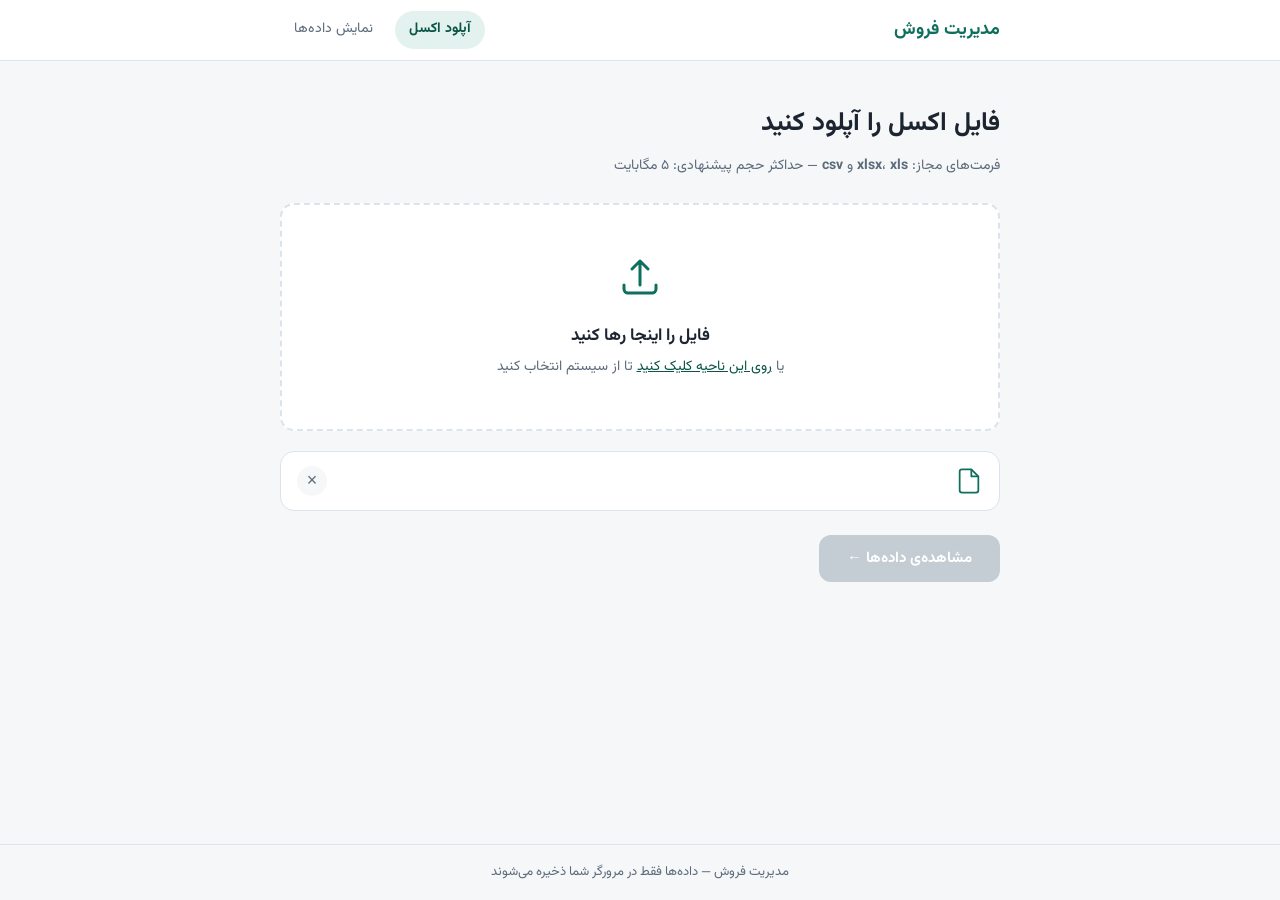
==== index.html @ a5cd2b50 "افزودن PWA: کارکرد کامل آفلاین با Service Worker" ====
<!DOCTYPE html>
<html lang="fa" dir="rtl">
<head>
  <meta charset="UTF-8">
  <meta name="viewport" content="width=device-width, initial-scale=1.0">
  <title>آپلود فایل اکسل | مدیریت فروش</title>
  <link rel="manifest" href="manifest.json">
  <link rel="icon" href="icon.svg" type="image/svg+xml">
  <link rel="stylesheet" href="style.css">
</head>
<body>
  <header class="site-header">
    <div class="container header-inner">
      <a href="index.html" class="brand">مدیریت فروش</a>
      <nav class="nav">
        <a href="index.html" class="active">آپلود اکسل</a>
        <a href="view.html">نمایش داده‌ها</a>
      </nav>
    </div>
  </header>

  <main class="container">
    <section class="upload-section">
      <h1>فایل اکسل را آپلود کنید</h1>
      <p class="hint">فرمت‌های مجاز: <strong>xlsx</strong>، <strong>xls</strong> و <strong>csv</strong> — حداکثر حجم پیشنهادی: ۵ مگابایت</p>

      <div class="dropzone" id="dropzone" role="button" tabindex="0" aria-label="انتخاب فایل اکسل">
        <input type="file" id="file-input" accept=".xlsx,.xls,.csv" hidden>
        <svg class="dz-icon" viewBox="0 0 24 24" fill="none" stroke="currentColor" stroke-width="1.5" aria-hidden="true">
          <path d="M12 16V4m0 0L8 8m4-4l4 4" stroke-linecap="round" stroke-linejoin="round"/>
          <path d="M4 16v2a2 2 0 0 0 2 2h12a2 2 0 0 0 2-2v-2" stroke-linecap="round" stroke-linejoin="round"/>
        </svg>
        <p class="dz-title">فایل را اینجا رها کنید</p>
        <p class="dz-sub">یا <span class="link">روی این ناحیه کلیک کنید</span> تا از سیستم انتخاب کنید</p>
      </div>

      <div class="file-chip" id="file-chip" hidden>
        <svg viewBox="0 0 24 24" fill="none" stroke="currentColor" stroke-width="1.5" aria-hidden="true">
          <path d="M14 2H6a2 2 0 0 0-2 2v16a2 2 0 0 0 2 2h12a2 2 0 0 0 2-2V8z" stroke-linejoin="round"/>
          <path d="M14 2v6h6" stroke-linejoin="round"/>
        </svg>
        <div class="chip-info">
          <span class="chip-name" id="chip-name"></span>
          <span class="chip-size" id="chip-size"></span>
        </div>
        <button class="chip-remove" id="chip-remove" aria-label="حذف فایل">×</button>
      </div>

      <div class="msg error" id="msg-error" hidden></div>
      <div class="msg success" id="msg-success" hidden></div>

      <button class="btn primary" id="btn-view" disabled>مشاهده‌ی داده‌ها ←</button>
    </section>
  </main>

  <footer class="site-footer">
    <div class="container">مدیریت فروش — داده‌ها فقط در مرورگر شما ذخیره می‌شوند</div>
  </footer>

  <script src="vendor/xlsx.full.min.js"></script>
  <script src="app.js"></script>
  <script>if("serviceWorker" in navigator){window.addEventListener("load",()=>navigator.serviceWorker.register("sw.js"))}</script>
</body>
</html>
---- style.css ----
:root {
  --bg: #f6f7f9;
  --surface: #ffffff;
  --text: #1c2430;
  --muted: #5c6a7a;
  --border: #dde3ea;
  --accent: #0e6f5c;
  --accent-dark: #0a5546;
  --accent-soft: #e3f2ee;
  --danger: #b3382c;
  --danger-soft: #fbe9e7;
  --radius: 14px;
}

* { box-sizing: border-box; }

@font-face {
  font-family: "Vazirmatn";
  src: url("fonts/Vazirmatn-Regular.ttf");
  font-weight: 400;
  font-display: swap;
}
@font-face {
  font-family: "Vazirmatn";
  src: url("fonts/Vazirmatn-Bold.ttf");
  font-weight: 700;
  font-display: swap;
}

body {
  margin: 0;
  font-family: "Vazirmatn", Tahoma, sans-serif;
  background: var(--bg);
  color: var(--text);
  line-height: 1.8;
  min-height: 100vh;
  display: flex;
  flex-direction: column;
}

.container {
  width: 100%;
  max-width: 760px;
  margin-inline: auto;
  padding-inline: 20px;
}

/* هدر */
.site-header {
  background: var(--surface);
  border-bottom: 1px solid var(--border);
}
.header-inner {
  display: flex;
  align-items: center;
  justify-content: space-between;
  height: 60px;
}
.brand {
  font-weight: 700;
  font-size: 18px;
  color: var(--accent);
  text-decoration: none;
}
.nav { display: flex; gap: 8px; }
.nav a {
  text-decoration: none;
  color: var(--muted);
  padding: 6px 14px;
  border-radius: 999px;
  font-size: 14px;
  transition: background 0.15s, color 0.15s;
}
.nav a:hover { background: var(--bg); color: var(--text); }
.nav a.active { background: var(--accent-soft); color: var(--accent-dark); font-weight: 700; }
.nav a:focus-visible { outline: 2px solid var(--accent); outline-offset: 2px; }

/* بخش اصلی */
main { flex: 1; padding-block: 40px 56px; }
.upload-section h1 {
  font-size: 26px;
  margin: 0 0 6px;
}
.hint { color: var(--muted); font-size: 14px; margin: 0 0 24px; }

/* ناحیه‌ی آپلود */
.dropzone {
  background: var(--surface);
  border: 2px dashed var(--border);
  border-radius: var(--radius);
  padding: 48px 24px;
  text-align: center;
  cursor: pointer;
  transition: border-color 0.15s, background 0.15s;
}
.dropzone:hover, .dropzone:focus-visible, .dropzone.dragover {
  border-color: var(--accent);
  background: var(--accent-soft);
}
.dropzone:focus-visible { outline: 2px solid var(--accent); outline-offset: 2px; }
.dz-icon {
  width: 48px; height: 48px;
  color: var(--accent);
  margin-bottom: 8px;
}
.dz-title { font-size: 17px; font-weight: 700; margin: 0; }
.dz-sub { color: var(--muted); font-size: 14px; margin: 4px 0 0; }
.dz-sub .link { color: var(--accent-dark); text-decoration: underline; }

/* چیپ فایل انتخاب‌شده */
.file-chip {
  margin-top: 20px;
  background: var(--surface);
  border: 1px solid var(--border);
  border-radius: var(--radius);
  padding: 14px 16px;
  display: flex;
  align-items: center;
  gap: 12px;
}
.file-chip > svg { width: 28px; height: 28px; color: var(--accent); flex-shrink: 0; }
.chip-info { display: flex; flex-direction: column; flex: 1; min-width: 0; }
.chip-name { font-weight: 700; font-size: 14px; overflow: hidden; text-overflow: ellipsis; white-space: nowrap; }
.chip-size { color: var(--muted); font-size: 12px; }
.chip-remove {
  border: none;
  background: var(--bg);
  color: var(--muted);
  width: 30px; height: 30px;
  border-radius: 50%;
  font-size: 18px;
  cursor: pointer;
  flex-shrink: 0;
}
.chip-remove:hover { background: var(--danger-soft); color: var(--danger); }

/* پیام‌ها */
.msg {
  margin-top: 16px;
  padding: 12px 16px;
  border-radius: 10px;
  font-size: 14px;
}
.msg.error { background: var(--danger-soft); color: var(--danger); }
.msg.success { background: var(--accent-soft); color: var(--accent-dark); }

/* دکمه */
.btn {
  font-family: inherit;
  font-size: 15px;
  font-weight: 700;
  border: none;
  border-radius: 12px;
  padding: 12px 28px;
  cursor: pointer;
  margin-top: 24px;
  transition: background 0.15s;
}
.btn.primary { background: var(--accent); color: #fff; }
.btn.primary:hover:not(:disabled) { background: var(--accent-dark); }
.btn.primary:disabled { background: #c4ccd4; cursor: not-allowed; }
.btn:focus-visible { outline: 3px solid var(--accent-soft); outline-offset: 2px; }
.btn.danger-outline {
  background: var(--surface);
  color: var(--danger);
  border: 1px solid var(--danger);
}
.btn.danger-outline:hover { background: var(--danger-soft); }

/* هدر صفحه‌ی نمایش */
.view-header {
  display: flex;
  align-items: center;
  justify-content: space-between;
  flex-wrap: wrap;
  gap: 12px;
  margin-bottom: 20px;
}
.view-header h1 { font-size: 22px; margin: 0; }
.badge {
  background: var(--accent-soft);
  color: var(--accent-dark);
  font-size: 13px;
  font-weight: 700;
  padding: 4px 12px;
  border-radius: 999px;
}
.toolbar { display: flex; gap: 10px; flex-wrap: wrap; margin-bottom: 16px; }
.toolbar .search {
  flex: 1;
  min-width: 200px;
  font-family: inherit;
  font-size: 14px;
  padding: 10px 14px;
  border: 1px solid var(--border);
  border-radius: 10px;
  background: var(--surface);
  color: var(--text);
}
.toolbar .search:focus { outline: 2px solid var(--accent); border-color: transparent; }

/* جدول */
.table-wrap {
  background: var(--surface);
  border: 1px solid var(--border);
  border-radius: var(--radius);
  overflow: auto;
  max-height: 65vh;
}
table {
  width: 100%;
  border-collapse: collapse;
  font-size: 14px;
}
thead th {
  position: sticky;
  top: 0;
  background: var(--accent-dark);
  color: #fff;
  padding: 12px 14px;
  text-align: start;
  font-weight: 700;
  white-space: nowrap;
  z-index: 1;
}
tbody td {
  padding: 10px 14px;
  border-top: 1px solid var(--border);
  white-space: nowrap;
}
tbody tr:nth-child(even) { background: #fafbfc; }
tbody tr:hover { background: var(--accent-soft); }
td.num { text-align: start; font-variant-numeric: tabular-nums; }

/* حالت خالی و صفحه‌ی خالی */
.empty {
  background: var(--surface);
  border: 1px dashed var(--border);
  border-radius: var(--radius);
  padding: 56px 24px;
  text-align: center;
  color: var(--muted);
}
.empty strong { display: block; font-size: 17px; color: var(--text); margin-bottom: 6px; }

/* فوتر */
.site-footer {
  border-top: 1px solid var(--border);
  padding-block: 16px;
  color: var(--muted);
  font-size: 13px;
  text-align: center;
}

@media (max-width: 480px) {
  .upload-section h1 { font-size: 21px; }
  .dropzone { padding: 36px 16px; }
  .btn { width: 100%; }
}
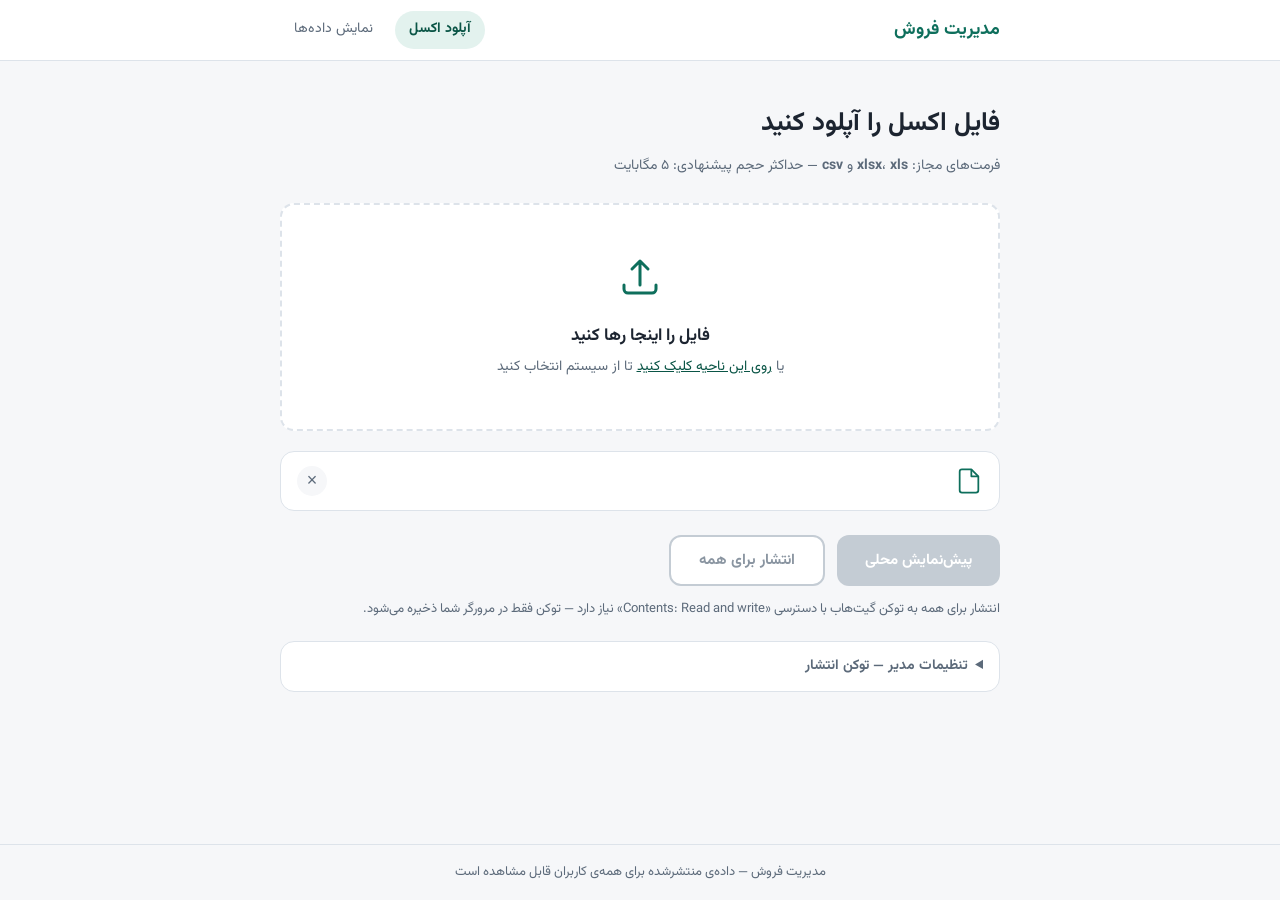
==== commit 471322d7: "انتشار مشترک داده‌ها از طریق GitHub API + خواندن داده مشترک در صفحه نمایش" ====
--- a/index.html
+++ b/index.html
@@ -49,12 +49,27 @@
       <div class="msg error" id="msg-error" hidden></div>
       <div class="msg success" id="msg-success" hidden></div>
 
-      <button class="btn primary" id="btn-view" disabled>مشاهده‌ی داده‌ها ←</button>
+      <div class="actions-row">
+        <button class="btn primary" id="btn-view" disabled>پیش‌نمایش محلی</button>
+        <button class="btn publish" id="btn-publish" disabled>انتشار برای همه</button>
+      </div>
+      <p class="publish-hint" id="publish-info">
+        انتشار برای همه به توکن گیت‌هاب با دسترسی «Contents: Read and write» نیاز دارد — توکن فقط در مرورگر شما ذخیره می‌شود.
+      </p>
+
+      <details class="token-box" id="token-box">
+        <summary>تنظیمات مدیر — توکن انتشار</summary>
+        <div class="token-inner">
+          <input type="password" id="token-input" class="token-input" placeholder="github_pat_…" aria-label="توکن گیت‌هاب">
+          <button class="btn small" id="token-save">ذخیره‌ی توکن</button>
+          <p class="token-status" id="token-status"></p>
+        </div>
+      </details>
     </section>
   </main>
 
   <footer class="site-footer">
-    <div class="container">مدیریت فروش — داده‌ها فقط در مرورگر شما ذخیره می‌شوند</div>
+    <div class="container">مدیریت فروش — داده‌ی منتشرشده برای همه‌ی کاربران قابل مشاهده است</div>
   </footer>
 
   <script src="vendor/xlsx.full.min.js"></script>
--- a/style.css
+++ b/style.css
@@ -257,3 +257,35 @@
   .dropzone { padding: 36px 16px; }
   .btn { width: 100%; }
 }
+
+/* دکمه‌های انتشار و توکن مدیر */
+.actions-row { display: flex; gap: 12px; flex-wrap: wrap; }
+.btn.publish {
+  background: var(--surface);
+  color: var(--accent-dark);
+  border: 2px solid var(--accent);
+}
+.btn.publish:hover:not(:disabled) { background: var(--accent-soft); }
+.btn.publish:disabled { border-color: #c4ccd4; color: #8a95a1; background: var(--surface); }
+.btn.small { font-size: 13px; padding: 8px 18px; margin-top: 0; }
+.publish-hint { color: var(--muted); font-size: 13px; margin: 12px 0 0; }
+.token-box {
+  margin-top: 20px;
+  background: var(--surface);
+  border: 1px solid var(--border);
+  border-radius: var(--radius);
+  padding: 12px 16px;
+}
+.token-box summary { cursor: pointer; font-weight: 700; font-size: 14px; color: var(--muted); }
+.token-inner { display: flex; gap: 10px; flex-wrap: wrap; align-items: center; margin-top: 12px; }
+.token-input {
+  flex: 1; min-width: 220px;
+  font-family: inherit; font-size: 13px;
+  padding: 10px 14px;
+  border: 1px solid var(--border); border-radius: 10px;
+  background: var(--bg); color: var(--text);
+  direction: ltr; text-align: left;
+}
+.token-input:focus { outline: 2px solid var(--accent); border-color: transparent; }
+.token-status { font-size: 13px; margin: 8px 0 0; width: 100%; }
+.file-meta { color: var(--muted); font-size: 13px; margin: 2px 0 0; }
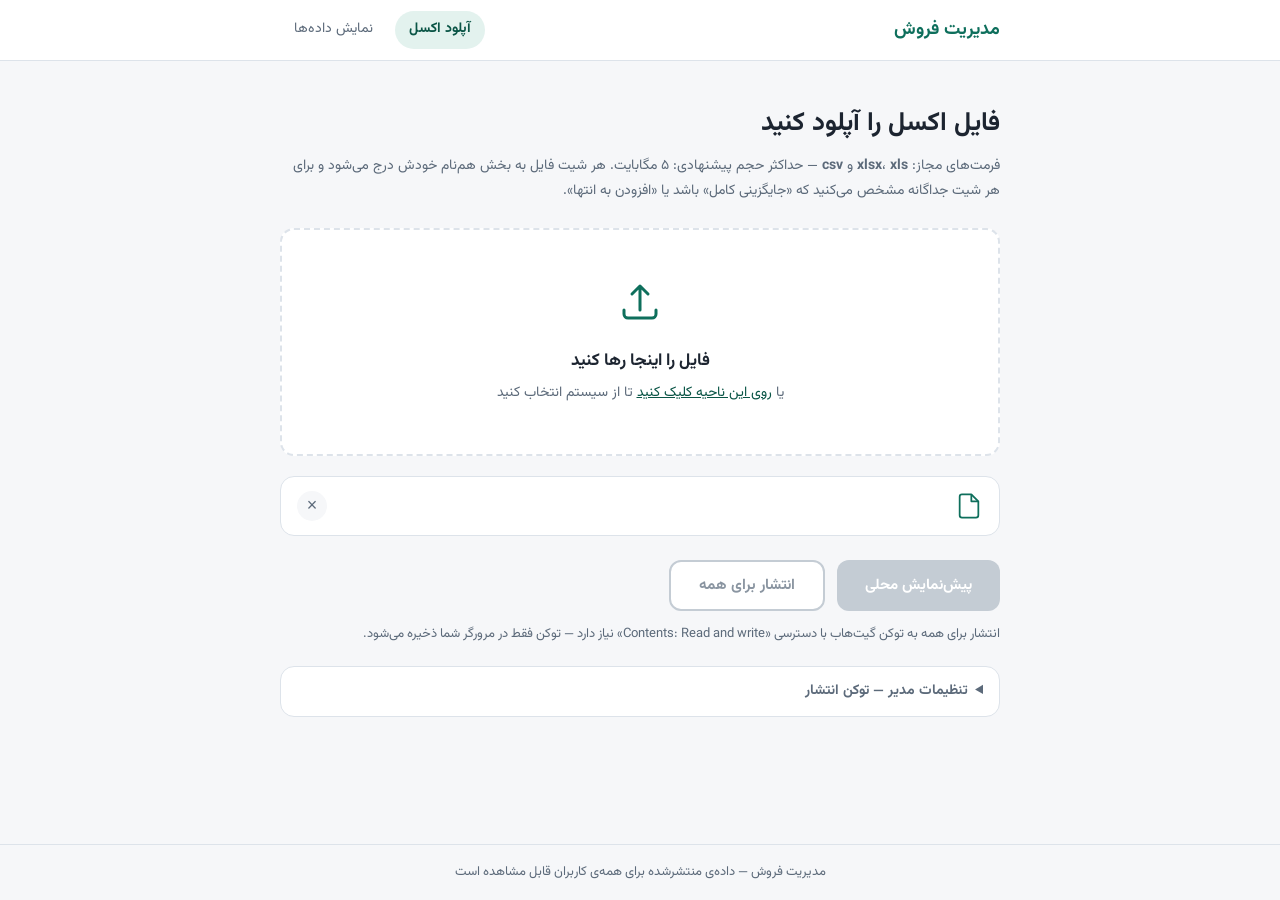
==== commit 24512275: "آپلود چندشیتی: نگاشت شیت به شیت، جایگزینی/افزودن، تب شیت‌ها در نمایش" ====
--- a/index.html
+++ b/index.html
@@ -22,7 +22,7 @@
   <main class="container">
     <section class="upload-section">
       <h1>فایل اکسل را آپلود کنید</h1>
-      <p class="hint">فرمت‌های مجاز: <strong>xlsx</strong>، <strong>xls</strong> و <strong>csv</strong> — حداکثر حجم پیشنهادی: ۵ مگابایت</p>
+      <p class="hint">فرمت‌های مجاز: <strong>xlsx</strong>، <strong>xls</strong> و <strong>csv</strong> — حداکثر حجم پیشنهادی: ۵ مگابایت. هر شیت فایل به بخش هم‌نام خودش درج می‌شود و برای هر شیت جداگانه مشخص می‌کنید که «جایگزینی کامل» باشد یا «افزودن به انتها».</p>
 
       <div class="dropzone" id="dropzone" role="button" tabindex="0" aria-label="انتخاب فایل اکسل">
         <input type="file" id="file-input" accept=".xlsx,.xls,.csv" hidden>
@@ -49,6 +49,24 @@
       <div class="msg error" id="msg-error" hidden></div>
       <div class="msg success" id="msg-success" hidden></div>
 
+      <div class="mapping-box" id="mapping-box" hidden>
+        <div class="mapping-title">شیت‌های فایل «<span id="mapping-file"></span>» و مقصد آن‌ها</div>
+        <div class="table-wrap mapping-wrap">
+          <table class="mapping-table">
+            <thead>
+              <tr>
+                <th>شیت فایل</th>
+                <th>ردیف‌ها</th>
+                <th>شیت مقصد</th>
+                <th>حالت درج</th>
+                <th>وضعیت</th>
+              </tr>
+            </thead>
+            <tbody id="mapping-body"></tbody>
+          </table>
+        </div>
+      </div>
+
       <div class="actions-row">
         <button class="btn primary" id="btn-view" disabled>پیش‌نمایش محلی</button>
         <button class="btn publish" id="btn-publish" disabled>انتشار برای همه</button>
@@ -61,7 +79,8 @@
         <summary>تنظیمات مدیر — توکن انتشار</summary>
         <div class="token-inner">
           <input type="password" id="token-input" class="token-input" placeholder="github_pat_…" aria-label="توکن گیت‌هاب">
-          <button class="btn small" id="token-save">ذخیره‌ی توکن</button>
+          <button class="btn small" id="token-save">ذخیره</button>
+          <button class="btn small" id="token-test" type="button">تست توکن</button>
           <p class="token-status" id="token-status"></p>
         </div>
       </details>
--- a/style.css
+++ b/style.css
@@ -289,3 +289,110 @@
 .token-input:focus { outline: 2px solid var(--accent); border-color: transparent; }
 .token-status { font-size: 13px; margin: 8px 0 0; width: 100%; }
 .file-meta { color: var(--muted); font-size: 13px; margin: 2px 0 0; }
+
+/* ---------- جدول نگاشت شیت‌ها ---------- */
+.mapping-box {
+  margin-top: 20px;
+  padding: 16px;
+  border: 1px solid var(--border);
+  border-radius: var(--radius);
+  background: var(--surface);
+}
+.mapping-title {
+  margin-bottom: 10px;
+  font-size: 14px;
+  font-weight: 700;
+  color: var(--text);
+}
+.mapping-wrap { border: 1px solid var(--border); border-radius: 10px; }
+.mapping-table {
+  width: 100%;
+  border-collapse: collapse;
+  font-size: 13px;
+}
+.mapping-table th {
+  padding: 10px 8px;
+  border-bottom: 2px solid var(--border);
+  background: var(--bg);
+  color: var(--text);
+  font-weight: 700;
+  text-align: center;
+  white-space: nowrap;
+}
+.mapping-table td {
+  padding: 10px 8px;
+  border-bottom: 1px solid var(--border);
+  text-align: center;
+  vertical-align: middle;
+}
+.mapping-table select {
+  width: 100%;
+  max-width: 190px;
+  height: 36px;
+  padding: 0 8px;
+  border: 1px solid var(--border);
+  border-radius: 8px;
+  background: var(--surface);
+  font-family: inherit;
+  font-size: 13px;
+  color: var(--text);
+  cursor: pointer;
+}
+.sheet-name {
+  font-weight: 700;
+  color: var(--text);
+  direction: ltr;
+  display: inline-block;
+}
+.auto-badge {
+  display: inline-block;
+  margin-right: 6px;
+  padding: 2px 8px;
+  border-radius: 6px;
+  background: var(--accent-soft);
+  color: var(--accent-dark);
+  font-size: 11px;
+  font-weight: 700;
+}
+.row-status {
+  font-size: 12px;
+  font-weight: 600;
+  line-height: 1.7;
+  color: var(--muted);
+}
+.row-status.running { color: #1d4ed8; }
+.row-status.success { color: #15803d; }
+.row-status.error { color: var(--danger); }
+.row-err { color: var(--danger); font-weight: 700; }
+
+/* ---------- تب‌های شیت در صفحه‌ی نمایش ---------- */
+.sheet-tabs {
+  display: flex;
+  flex-wrap: wrap;
+  gap: 8px;
+  margin-bottom: 16px;
+}
+.sheet-tab {
+  padding: 8px 16px;
+  border: 1px solid var(--border);
+  border-radius: 999px;
+  background: var(--surface);
+  color: var(--muted);
+  font-family: inherit;
+  font-size: 13px;
+  font-weight: 600;
+  cursor: pointer;
+  transition: background .15s, color .15s, border-color .15s;
+}
+.sheet-tab:hover { background: var(--bg); color: var(--text); }
+.sheet-tab.active {
+  background: var(--accent);
+  border-color: var(--accent);
+  color: #fff;
+}
+.sheet-tab .tab-count {
+  display: inline-block;
+  margin-right: 4px;
+  font-size: 11px;
+  opacity: .85;
+}
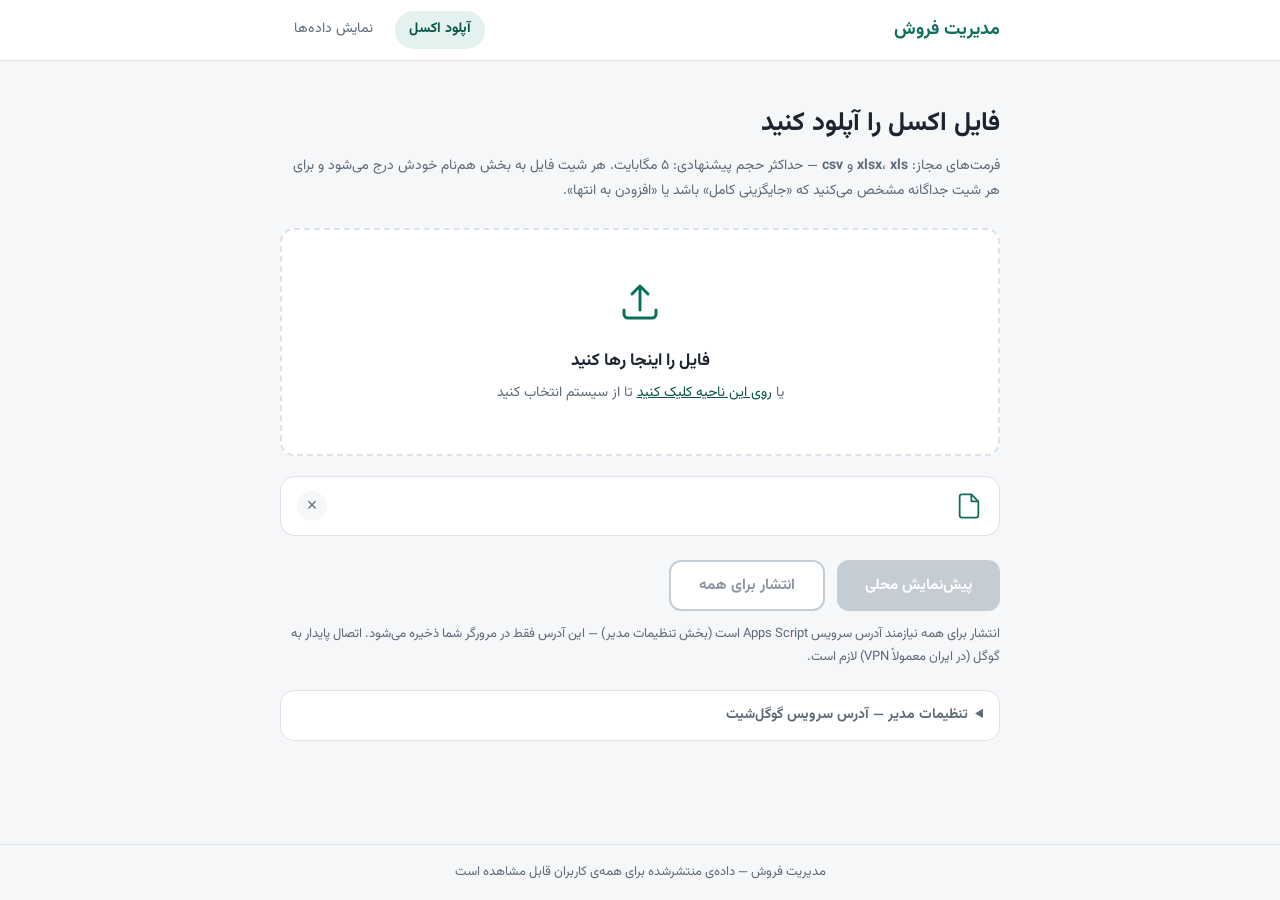
==== commit 9879e01a: "اتصال مستقیم به گوگل‌شیت: انتشار با Apps Script Web App و نمایش با gviz" ====
--- a/index.html
+++ b/index.html
@@ -72,13 +72,13 @@
         <button class="btn publish" id="btn-publish" disabled>انتشار برای همه</button>
       </div>
       <p class="publish-hint" id="publish-info">
-        انتشار برای همه به توکن گیت‌هاب با دسترسی «Contents: Read and write» نیاز دارد — توکن فقط در مرورگر شما ذخیره می‌شود.
+        انتشار برای همه نیازمند آدرس سرویس Apps Script است (بخش تنظیمات مدیر) — این آدرس فقط در مرورگر شما ذخیره می‌شود. اتصال پایدار به گوگل (در ایران معمولاً VPN) لازم است.
       </p>
 
       <details class="token-box" id="token-box">
-        <summary>تنظیمات مدیر — توکن انتشار</summary>
+        <summary>تنظیمات مدیر — آدرس سرویس گوگل‌شیت</summary>
         <div class="token-inner">
-          <input type="password" id="token-input" class="token-input" placeholder="github_pat_…" aria-label="توکن گیت‌هاب">
+          <input type="password" id="token-input" class="token-input" placeholder="https://script.google.com/macros/s/…/exec" aria-label="آدرس سرویس Apps Script">
           <button class="btn small" id="token-save">ذخیره</button>
           <button class="btn small" id="token-test" type="button">تست توکن</button>
           <p class="token-status" id="token-status"></p>
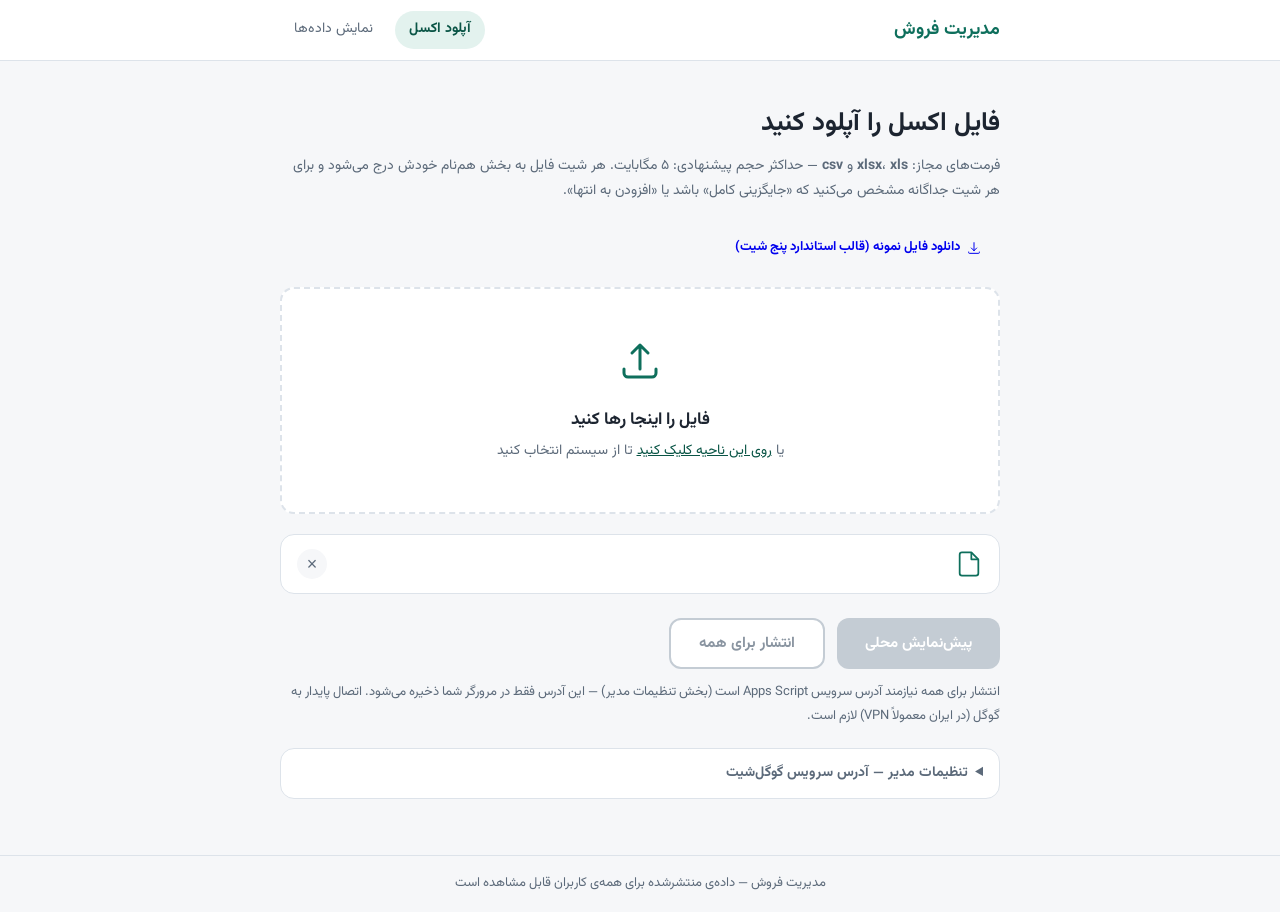
==== commit d3626605: "افزودن فایل نمونه (قالب پنج‌شیتی) و دکمه‌ی دانلود آن در صفحه‌ی آپلود" ====
--- a/index.html
+++ b/index.html
@@ -23,6 +23,11 @@
     <section class="upload-section">
       <h1>فایل اکسل را آپلود کنید</h1>
       <p class="hint">فرمت‌های مجاز: <strong>xlsx</strong>، <strong>xls</strong> و <strong>csv</strong> — حداکثر حجم پیشنهادی: ۵ مگابایت. هر شیت فایل به بخش هم‌نام خودش درج می‌شود و برای هر شیت جداگانه مشخص می‌کنید که «جایگزینی کامل» باشد یا «افزودن به انتها».</p>
+
+      <a class="btn small sample-link" href="files/sample.xlsx" download="قالب-نمونه.xlsx">
+        <svg viewBox="0 0 24 24" fill="none" stroke="currentColor" stroke-width="1.5" aria-hidden="true"><path d="M12 4v12m0 0l-4-4m4 4l4-4" stroke-linecap="round" stroke-linejoin="round"/><path d="M4 18v1a1 1 0 0 0 1 1h14a1 1 0 0 0 1-1v-1" stroke-linecap="round"/></svg>
+        دانلود فایل نمونه (قالب استاندارد پنج شیت)
+      </a>
 
       <div class="dropzone" id="dropzone" role="button" tabindex="0" aria-label="انتخاب فایل اکسل">
         <input type="file" id="file-input" accept=".xlsx,.xls,.csv" hidden>
--- a/style.css
+++ b/style.css
@@ -396,3 +396,13 @@
   font-size: 11px;
   opacity: .85;
 }
+
+/* دکمه‌ی دانلود فایل نمونه */
+.sample-link {
+  display: inline-flex;
+  align-items: center;
+  gap: 0.4rem;
+  text-decoration: none;
+  margin-bottom: 1.2rem;
+}
+.sample-link svg { width: 1rem; height: 1rem; }
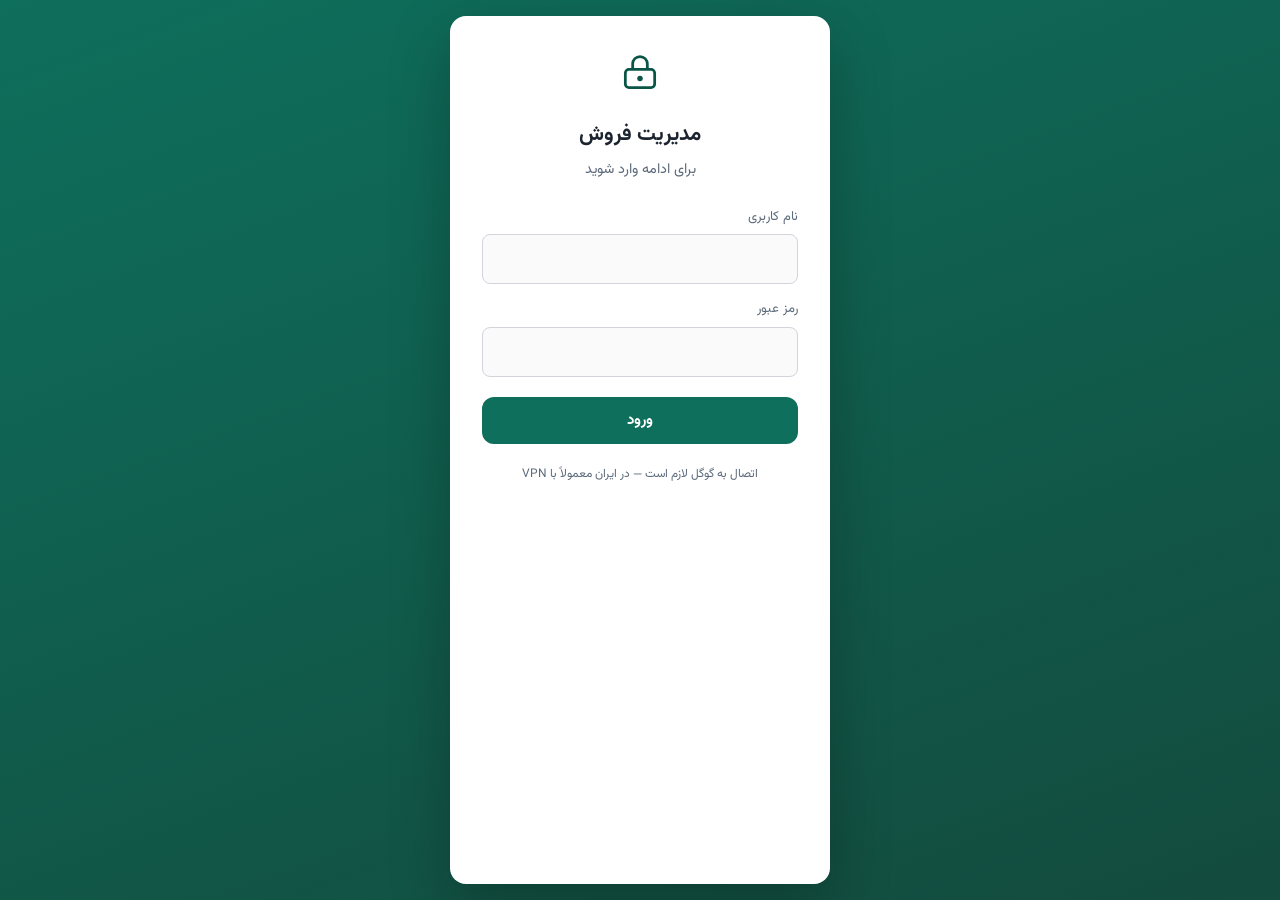
==== commit 53c29a50: "سیستم لاگین و مدیریت کاربران با سطح دسترسی (شیت Users + نشست ۶ ساعته)" ====
--- a/index.html
+++ b/index.html
@@ -10,11 +10,19 @@
 </head>
 <body>
   <header class="site-header">
-    <div class="container header-inner">
-      <a href="index.html" class="brand">مدیریت فروش</a>
-      <nav class="nav">
+    <div class="header-inner">
+      <a class="brand" href="index.html">
+        <svg viewBox="0 0 24 24" fill="none" stroke="currentColor" stroke-width="1.5" aria-hidden="true">
+          <rect x="3" y="4" width="18" height="16" rx="2"/>
+          <path d="M3 10h18M9 4v16"/>
+        </svg>
+        مدیریت فروش
+      </a>
+      <nav class="header-nav" id="main-nav">
+        <a href="view.html">نمایش داده‌ها</a>
+        <a href="admin.html" id="nav-admin" hidden>مدیریت کاربران</a>
         <a href="index.html" class="active">آپلود اکسل</a>
-        <a href="view.html">نمایش داده‌ها</a>
+        <button class="logout-btn" id="btn-logout">خروج</button>
       </nav>
     </div>
   </header>
--- a/style.css
+++ b/style.css
@@ -406,3 +406,112 @@
   margin-bottom: 1.2rem;
 }
 .sample-link svg { width: 1rem; height: 1rem; }
+
+/* ============================================================
+   لاگین
+   ============================================================ */
+.auth-page {
+  min-height: 100vh;
+  display: flex;
+  align-items: center;
+  justify-content: center;
+  background: linear-gradient(160deg, var(--accent, #1f6e5c) 0%, #134b3e 100%);
+  padding: 1rem;
+}
+.auth-card {
+  background: #fff;
+  border-radius: 16px;
+  box-shadow: 0 20px 60px rgba(0,0,0,.25);
+  padding: 2.2rem 2rem;
+  width: 100%;
+  max-width: 380px;
+  text-align: center;
+}
+.auth-logo { width: 44px; height: 44px; color: var(--accent-dark, #14523f); }
+.auth-card h1 { font-size: 1.3rem; margin: .6rem 0 .2rem; }
+.auth-sub { color: var(--muted, #6b7280); font-size: .9rem; margin: 0 0 1.4rem; }
+.auth-card form { text-align: right; }
+.field { display: block; margin-bottom: .9rem; }
+.field span { display: block; font-size: .82rem; color: var(--muted, #6b7280); margin-bottom: .3rem; }
+.field input {
+  width: 100%;
+  box-sizing: border-box;
+  padding: .6rem .75rem;
+  border: 1px solid #d1d5db;
+  border-radius: 8px;
+  font: inherit;
+  background: #fafafa;
+}
+.field input:focus { outline: 2px solid var(--accent, #1f6e5c); outline-offset: 1px; background: #fff; }
+.auth-btn { width: 100%; margin-top: .4rem; }
+.auth-foot { font-size: .75rem; color: var(--muted, #6b7280); margin-top: 1.2rem; }
+
+/* ============================================================
+   هدر و ناوبری
+   ============================================================ */
+.header-nav { display: flex; align-items: center; gap: 1rem; flex-wrap: wrap; }
+.header-nav a { color: inherit; text-decoration: none; font-size: .9rem; opacity: .85; }
+.header-nav a.active, .header-nav a:hover { opacity: 1; font-weight: 700; }
+.logout-btn {
+  background: none;
+  border: 1px solid currentColor;
+  border-radius: 8px;
+  color: inherit;
+  font: inherit;
+  font-size: .82rem;
+  padding: .25rem .8rem;
+  cursor: pointer;
+  opacity: .8;
+}
+.logout-btn:hover { opacity: 1; }
+
+/* ============================================================
+   مودال و فرم کاربر
+   ============================================================ */
+.modal-backdrop {
+  position: fixed;
+  inset: 0;
+  background: rgba(15,23,42,.45);
+  display: flex;
+  align-items: center;
+  justify-content: center;
+  z-index: 50;
+  padding: 1rem;
+}
+.modal {
+  background: #fff;
+  border-radius: 14px;
+  padding: 1.6rem;
+  width: 100%;
+  max-width: 440px;
+  max-height: 90vh;
+  overflow: auto;
+  box-shadow: 0 24px 70px rgba(0,0,0,.3);
+}
+.modal h2 { margin: 0 0 1rem; font-size: 1.05rem; }
+.perm-group {
+  border: 1px solid #e5e7eb;
+  border-radius: 10px;
+  padding: .8rem 1rem;
+  margin: 1rem 0;
+  display: grid;
+  gap: .5rem;
+}
+.perm-group legend { font-size: .82rem; color: var(--muted, #6b7280); padding: 0 .4rem; }
+.check { display: flex; align-items: center; gap: .5rem; font-size: .9rem; cursor: pointer; }
+.check input { accent-color: var(--accent, #1f6e5c); width: 1rem; height: 1rem; }
+.modal-actions { margin-top: 1rem; }
+
+/* نشان‌های دسترسی در جدول کاربران */
+.perm {
+  display: inline-block;
+  font-size: .72rem;
+  padding: .15rem .55rem;
+  border-radius: 999px;
+  font-weight: 700;
+}
+.perm.on { background: #e7f5ef; color: var(--accent-dark, #14523f); }
+.perm.off { background: #f3f4f6; color: #9ca3af; }
+.btn.danger { background: #fee2e2; color: #b91c1c; border-color: #fecaca; }
+.btn.danger:hover { background: #fecaca; }
+.mono { font-family: monospace; font-size: .9rem; }
